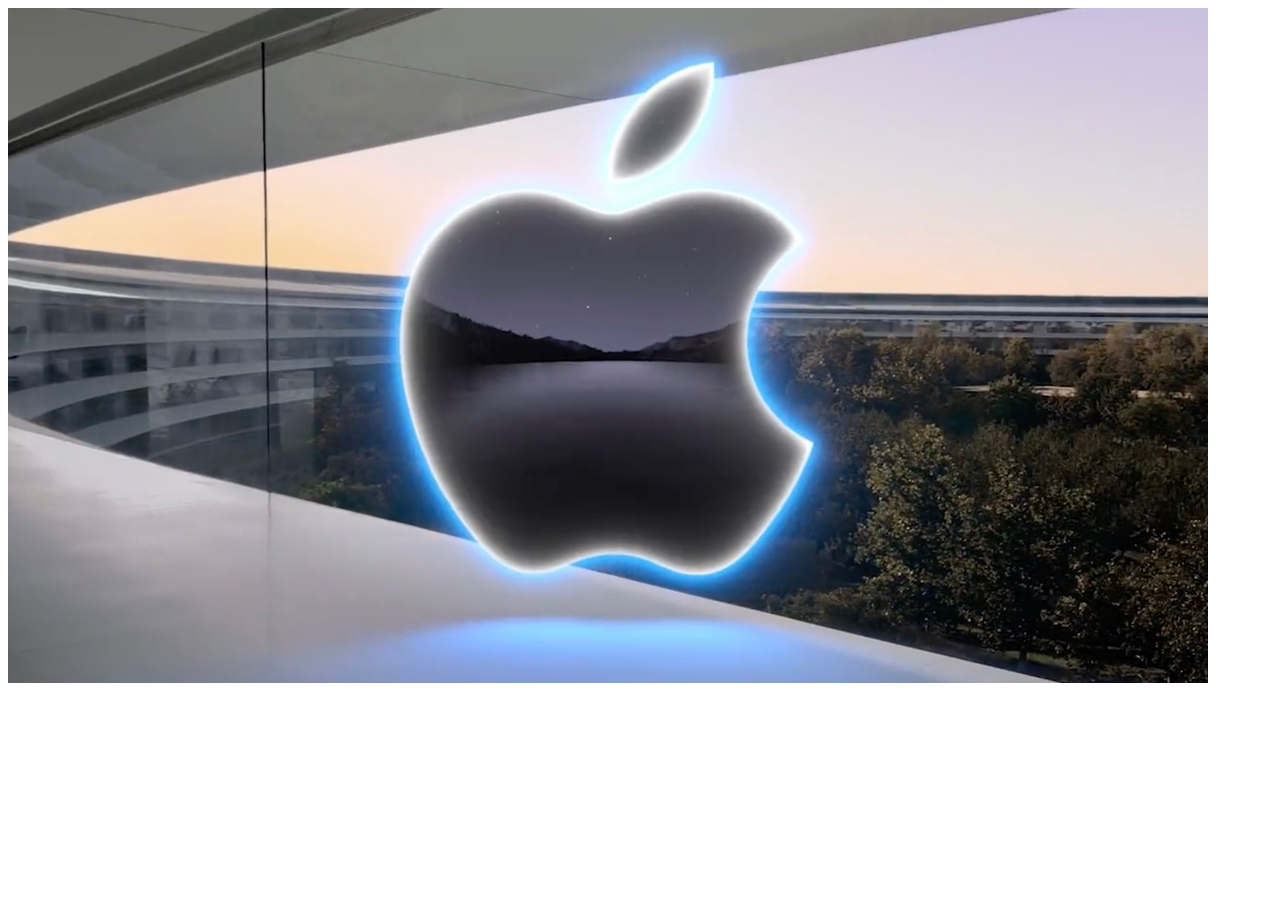
==== D1+/index.html @ 7b92efb8 "first version" ====
<!DOCTYPE html>
<html lang="en">
<head>
    <meta charset="UTF-8">
    <meta http-equiv="X-UA-Compatible" content="IE=edge">
    <meta name="viewport" content="width=device-width, initial-scale=1.0">
    <title>Document</title>
</head>
<body>
    <img src="apple.jpg" alt="sadsadsadsa" title="11111">
    <script src="script.js"></script>
</body>
</html>
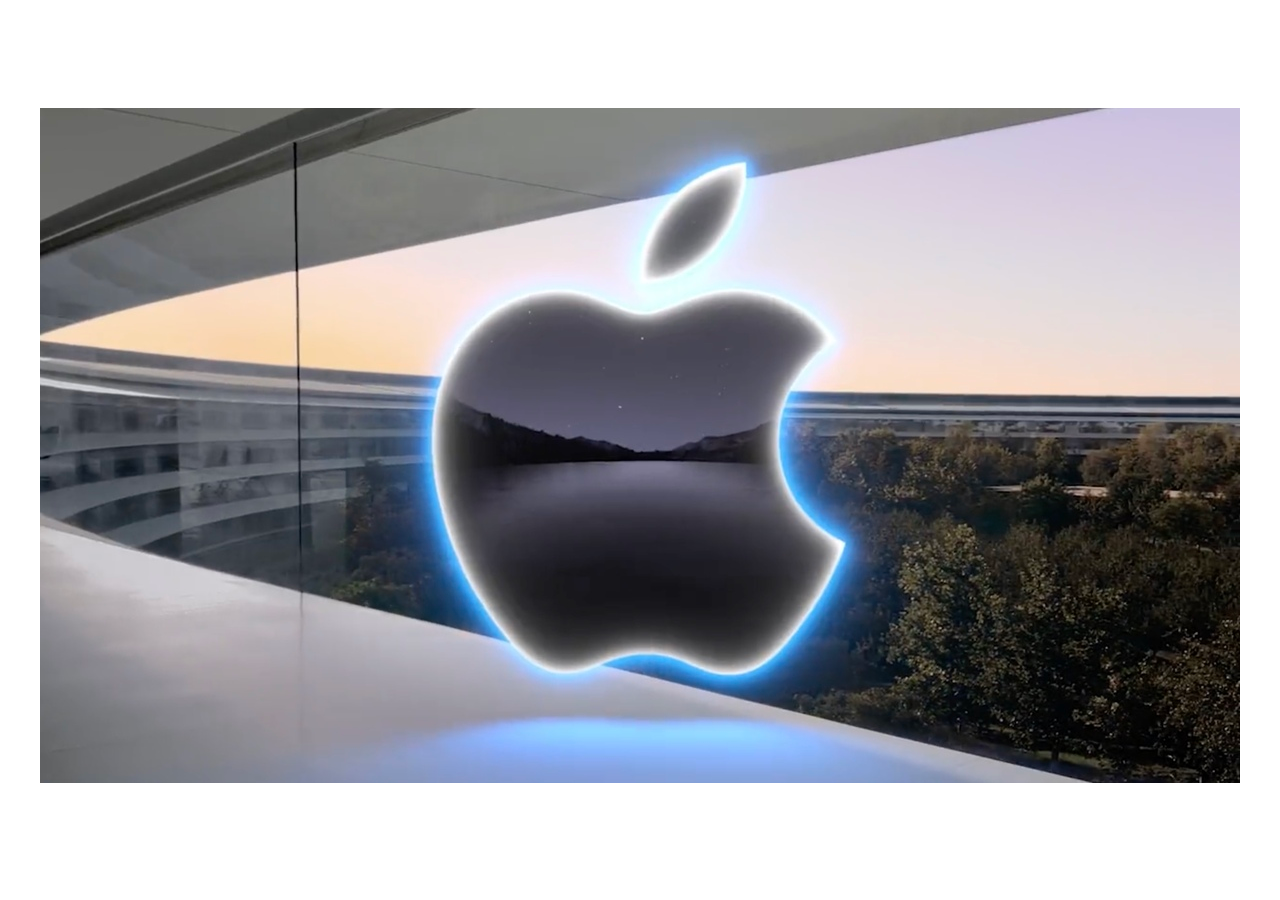
==== commit a71f03aa: "with image transfer" ====
--- a/D1+/index.html
+++ b/D1+/index.html
@@ -5,6 +5,7 @@
     <meta http-equiv="X-UA-Compatible" content="IE=edge">
     <meta name="viewport" content="width=device-width, initial-scale=1.0">
     <title>Document</title>
+    <link rel="stylesheet" href="style.css">
 </head>
 <body>
     <img src="apple.jpg" alt="sadsadsadsa" title="11111">
--- a/D1+/style.css
+++ b/D1+/style.css
@@ -0,0 +1,6 @@
+body{
+    display:flex;
+    justify-content: center;
+    align-items: center;
+    padding-top: 100px;
+}